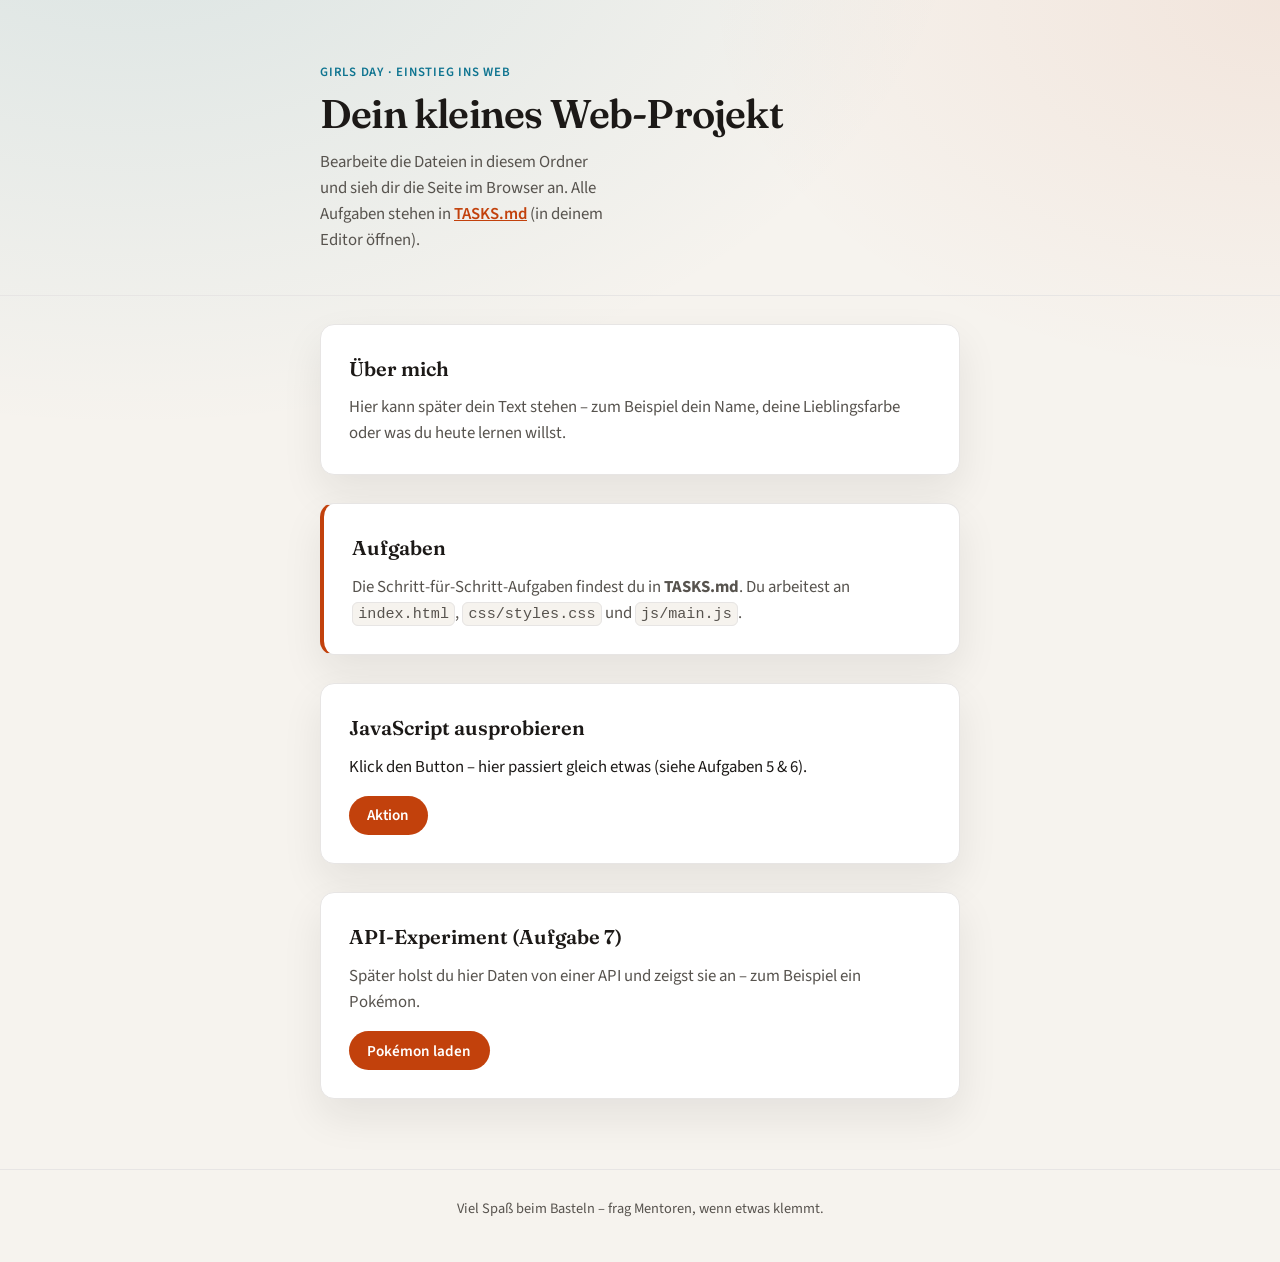
==== index.html @ e10fde10 "first commit to establish project" ====
<!DOCTYPE html>
<html lang="de">
  <head>
    <meta charset="UTF-8" />
    <meta name="viewport" content="width=device-width, initial-scale=1.0" />
    <!-- TASK 1: Ändere den Seitentitel -->
    <title>Girls Day – Web-Workshop</title>
    <link rel="preconnect" href="https://fonts.googleapis.com" />
    <link rel="preconnect" href="https://fonts.gstatic.com" crossorigin />
    <link
      href="https://fonts.googleapis.com/css2?family=Fraunces:ital,opsz,wght@0,9..144,600;1,9..144,600&family=Source+Sans+3:ital,wght@0,400;0,600;1,400&display=swap"
      rel="stylesheet"
    />
    <link rel="stylesheet" href="css/styles.css" />
  </head>
  <body>
    <a class="skip-link" href="#main">Zum Inhalt springen</a>
    <header class="site-header">
      <div class="wrap">
        <p class="eyebrow">Girls Day · Einstieg ins Web</p>
        <!-- TASK 1: Überschrift anpassen -->
        <h1 id="hero-heading">Dein kleines Web-Projekt</h1>
        <p class="lede">
          Bearbeite die Dateien in diesem Ordner und sieh dir die Seite im Browser
          an. Alle Aufgaben stehen in
          <a href="TASKS.md">TASKS.md</a> (in deinem Editor öffnen).
        </p>
      </div>
    </header>

    <main id="main" class="wrap">
      <!-- TASK 2: Eigenen Absatz, Liste oder Link ergänzen -->
      <section class="card" aria-labelledby="about-heading">
        <h2 id="about-heading">Über mich</h2>
        <p id="about-text">
          Hier kann später dein Text stehen – zum Beispiel dein Name, deine
          Lieblingsfarbe oder was du heute lernen willst.
        </p>
      </section>

      <!-- TASK 4: Eigene Klasse z. B. highlight-box nutzen oder neue bauen -->
      <section class="card task-box" aria-labelledby="tasks-note">
        <h2 id="tasks-note">Aufgaben</h2>
        <p>
          Die Schritt-für-Schritt-Aufgaben findest du in
          <strong>TASKS.md</strong>. Du arbeitest an
          <code>index.html</code>, <code>css/styles.css</code> und
          <code>js/main.js</code>.
        </p>
      </section>

      <section class="card interactive" aria-labelledby="js-heading">
        <h2 id="js-heading">JavaScript ausprobieren</h2>
        <p id="js-message" class="js-message">
          Klick den Button – hier passiert gleich etwas (siehe Aufgaben 5 &amp; 6).
        </p>
        <div class="btn-row">
          <button type="button" class="btn btn-primary" id="action-btn">
            Aktion
          </button>
          <button type="button" class="btn btn-ghost" id="counter-btn" hidden>
            Zähler
          </button>
        </div>
        <p class="counter-display" id="counter-display" hidden>
          Zähler: <span id="counter-value">0</span>
        </p>
      </section>

      <section class="card api-zone" aria-labelledby="api-heading">
        <h2 id="api-heading">API-Experiment (Aufgabe 7)</h2>
        <p class="api-hint">
          Später holst du hier Daten von einer API und zeigst sie an –
          zum Beispiel ein Pokémon.
        </p>
        <button type="button" class="btn btn-primary" id="pokemon-btn">
          Pokémon laden
        </button>
        <div id="api-output" class="api-output" aria-live="polite"></div>
      </section>
    </main>

    <footer class="site-footer">
      <div class="wrap">
        <p>
          Viel Spaß beim Basteln – frag Mentoren, wenn etwas klemmt.
        </p>
      </div>
    </footer>

    <script src="js/main.js"></script>
  </body>
</html>
---- css/styles.css ----
/* TASK 3: Farben und Radius in :root anpassen */
:root {
  --color-bg: #f6f3ee;
  --color-surface: #ffffff;
  --color-text: #1c1917;
  --color-muted: #57534e;
  --color-primary: #c2410c;
  --color-primary-hover: #9a3412;
  --color-accent: #0e7490;
  --color-border: #e7e5e4;
  --radius: 14px;
  --shadow: 0 18px 40px rgb(28 25 23 / 8%);
  --font-display: "Fraunces", Georgia, serif;
  --font-body: "Source Sans 3", system-ui, sans-serif;
  --space: clamp(1rem, 4vw, 1.75rem);
  --max: 40rem;
}

@media (prefers-color-scheme: dark) {
  :root {
    --color-bg: #1c1917;
    --color-surface: #292524;
    --color-text: #fafaf9;
    --color-muted: #a8a29e;
    --color-primary: #fb923c;
    --color-primary-hover: #fdba74;
    --color-accent: #22d3ee;
    --color-border: #44403c;
    --shadow: 0 18px 48px rgb(0 0 0 / 35%);
  }
}

*,
*::before,
*::after {
  box-sizing: border-box;
}

html {
  scroll-behavior: smooth;
}

body {
  margin: 0;
  min-height: 100vh;
  font-family: var(--font-body);
  font-size: 1.05rem;
  line-height: 1.55;
  color: var(--color-text);
  background:
    radial-gradient(120% 80% at 10% -10%, rgb(14 116 144 / 12%), transparent 55%),
    radial-gradient(90% 60% at 100% 0%, rgb(194 65 12 / 8%), transparent 50%),
    var(--color-bg);
}

@media (prefers-color-scheme: dark) {
  body {
    background:
      radial-gradient(120% 80% at 10% -10%, rgb(34 211 238 / 10%), transparent 55%),
      radial-gradient(90% 60% at 100% 0%, rgb(251 146 60 / 12%), transparent 50%),
      var(--color-bg);
  }
}

.skip-link {
  position: absolute;
  left: -9999px;
  top: 0.5rem;
  padding: 0.5rem 1rem;
  background: var(--color-primary);
  color: var(--color-bg);
  border-radius: 6px;
  font-weight: 600;
  z-index: 100;
}

.skip-link:focus {
  left: 0.5rem;
}

.wrap {
  width: min(100% - var(--space) * 2, var(--max));
  margin-inline: auto;
}

.site-header {
  padding: calc(var(--space) * 2.25) 0 calc(var(--space) * 1.5);
  border-bottom: 1px solid var(--color-border);
}

.eyebrow {
  margin: 0 0 0.5rem;
  font-size: 0.8rem;
  font-weight: 600;
  letter-spacing: 0.06em;
  text-transform: uppercase;
  color: var(--color-accent);
}

.site-header h1 {
  margin: 0 0 0.75rem;
  font-family: var(--font-display);
  font-size: clamp(1.85rem, 5vw, 2.5rem);
  font-weight: 600;
  line-height: 1.15;
  letter-spacing: -0.02em;
}

.lede {
  margin: 0;
  max-width: 36ch;
  color: var(--color-muted);
}

.lede a {
  color: var(--color-primary);
  font-weight: 600;
}

.lede a:focus-visible,
.lede a:hover {
  color: var(--color-primary-hover);
}

main {
  padding: var(--space) 0 calc(var(--space) * 2.5);
  display: flex;
  flex-direction: column;
  gap: var(--space);
}

.card {
  background: var(--color-surface);
  border: 1px solid var(--color-border);
  border-radius: var(--radius);
  padding: var(--space);
  box-shadow: var(--shadow);
}

.card h2 {
  margin: 0 0 0.65rem;
  font-family: var(--font-display);
  font-size: 1.25rem;
  font-weight: 600;
}

.card p {
  margin: 0;
  color: var(--color-muted);
}

.card p + p {
  margin-top: 0.65rem;
}

/* TASK 4: z. B. .highlight-box { ... } ergänzen und in HTML nutzen */
.task-box {
  border-left: 4px solid var(--color-primary);
}

.interactive .js-message {
  margin-bottom: 1rem;
  color: var(--color-text);
}

.btn-row {
  display: flex;
  flex-wrap: wrap;
  gap: 0.65rem;
}

.btn {
  font-family: var(--font-body);
  font-size: 0.95rem;
  font-weight: 600;
  border: none;
  border-radius: 999px;
  padding: 0.55rem 1.15rem;
  cursor: pointer;
  transition: transform 0.12s ease, background 0.12s ease, box-shadow 0.12s ease;
}

.btn:focus-visible {
  outline: 3px solid var(--color-accent);
  outline-offset: 2px;
}

.btn:active {
  transform: scale(0.98);
}

.btn-primary {
  background: var(--color-primary);
  color: var(--color-bg);
}

.btn-primary:hover {
  background: var(--color-primary-hover);
}

@media (prefers-color-scheme: light) {
  .btn-primary {
    color: #fff;
  }
}

.btn-ghost {
  background: transparent;
  color: var(--color-primary);
  border: 2px solid var(--color-primary);
}

.btn-ghost:hover {
  background: rgb(194 65 12 / 10%);
}

@media (prefers-color-scheme: dark) {
  .btn-ghost:hover {
    background: rgb(251 146 60 / 15%);
  }
}

.counter-display {
  margin-top: 1rem;
  font-weight: 600;
  color: var(--color-text);
}

.counter-display span {
  color: var(--color-accent);
}

.api-zone .api-hint {
  margin-bottom: 1rem;
}

.api-output {
  margin-top: 1.25rem;
  min-height: 3rem;
  padding: 1rem;
  border-radius: calc(var(--radius) - 4px);
  background: var(--color-bg);
  border: 1px dashed var(--color-border);
}

.api-output:empty {
  display: none;
}

.api-output.has-content {
  display: block;
  border-style: solid;
}

.api-output img {
  display: block;
  max-width: 120px;
  height: auto;
  margin-top: 0.75rem;
  image-rendering: pixelated;
}

.api-output .error {
  color: var(--color-primary);
  font-weight: 600;
}

code {
  font-size: 0.9em;
  padding: 0.12em 0.35em;
  border-radius: 6px;
  background: var(--color-bg);
  border: 1px solid var(--color-border);
}

.site-footer {
  padding: var(--space) 0 calc(var(--space) * 1.5);
  border-top: 1px solid var(--color-border);
}

.site-footer p {
  margin: 0;
  font-size: 0.9rem;
  color: var(--color-muted);
  text-align: center;
}
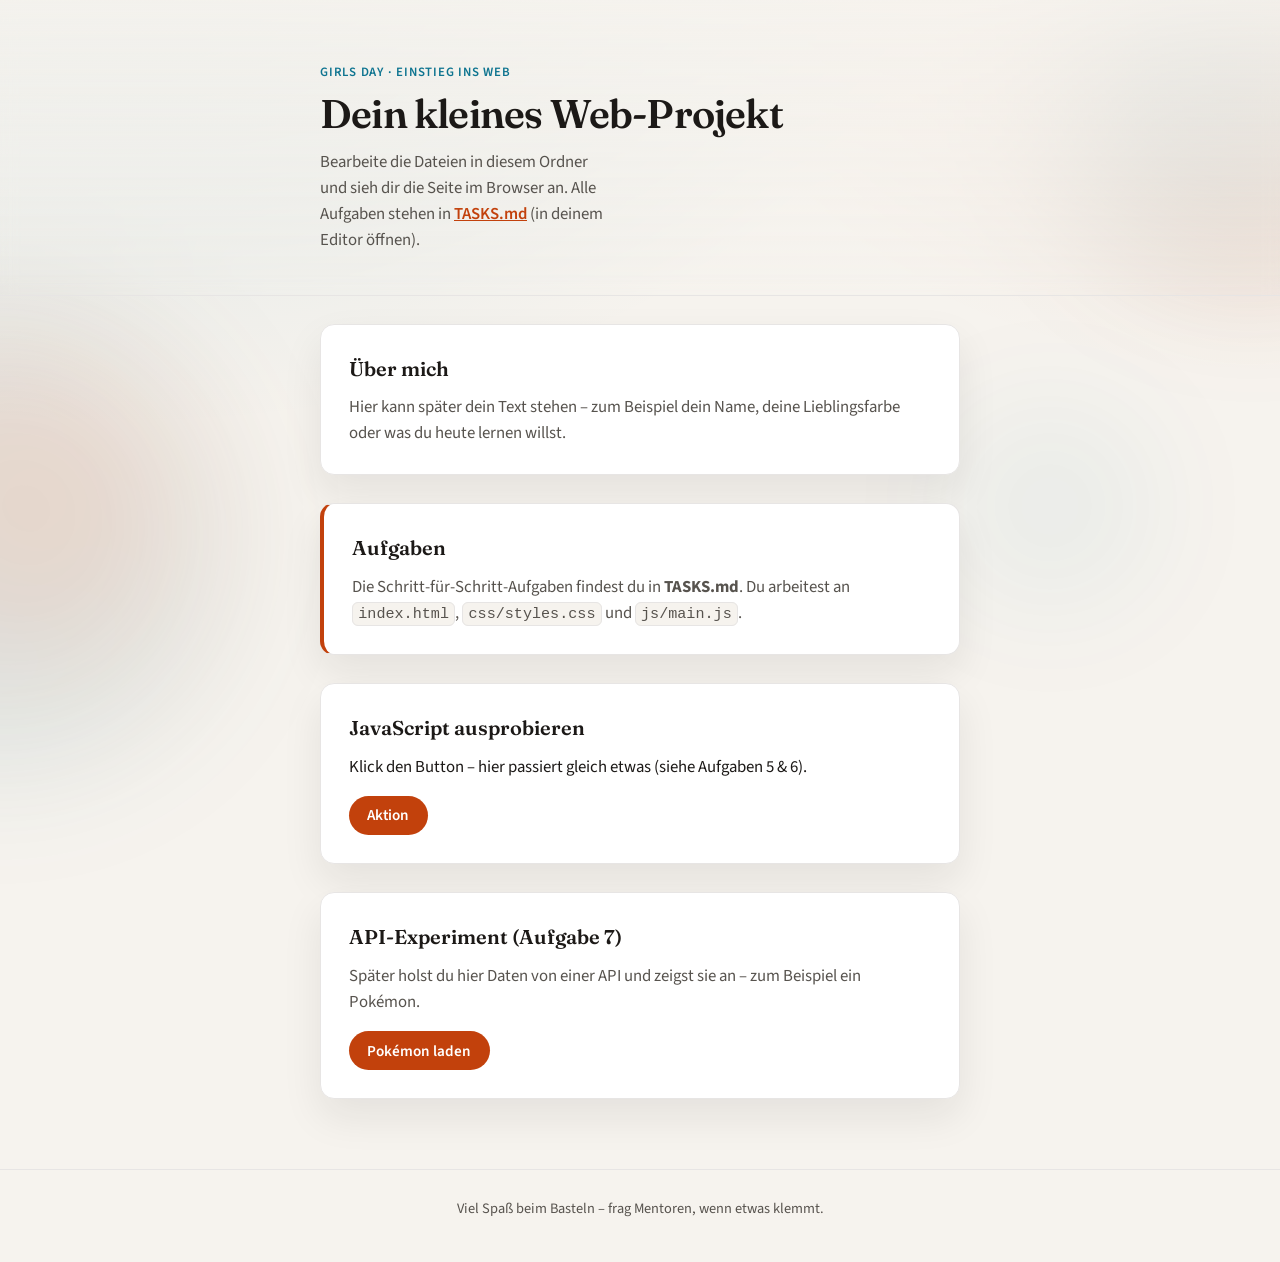
==== commit b693cd8d: "feat: add some basic animation" ====
--- a/index.html
+++ b/index.html
@@ -14,6 +14,17 @@
     <link rel="stylesheet" href="css/styles.css" />
   </head>
   <body>
+    <div class="parallax" aria-hidden="true">
+      <div class="parallax__anchor parallax__anchor--1">
+        <span class="parallax__blob parallax__blob--1"></span>
+      </div>
+      <div class="parallax__anchor parallax__anchor--2">
+        <span class="parallax__blob parallax__blob--2"></span>
+      </div>
+      <div class="parallax__anchor parallax__anchor--3">
+        <span class="parallax__blob parallax__blob--3"></span>
+      </div>
+    </div>
     <a class="skip-link" href="#main">Zum Inhalt springen</a>
     <header class="site-header">
       <div class="wrap">
@@ -30,7 +41,7 @@
 
     <main id="main" class="wrap">
       <!-- TASK 2: Eigenen Absatz, Liste oder Link ergänzen -->
-      <section class="card" aria-labelledby="about-heading">
+      <section class="card reveal-card" aria-labelledby="about-heading">
         <h2 id="about-heading">Über mich</h2>
         <p id="about-text">
           Hier kann später dein Text stehen – zum Beispiel dein Name, deine
@@ -39,7 +50,7 @@
       </section>
 
       <!-- TASK 4: Eigene Klasse z. B. highlight-box nutzen oder neue bauen -->
-      <section class="card task-box" aria-labelledby="tasks-note">
+      <section class="card task-box reveal-card" aria-labelledby="tasks-note">
         <h2 id="tasks-note">Aufgaben</h2>
         <p>
           Die Schritt-für-Schritt-Aufgaben findest du in
@@ -49,7 +60,7 @@
         </p>
       </section>
 
-      <section class="card interactive" aria-labelledby="js-heading">
+      <section class="card interactive reveal-card" aria-labelledby="js-heading">
         <h2 id="js-heading">JavaScript ausprobieren</h2>
         <p id="js-message" class="js-message">
           Klick den Button – hier passiert gleich etwas (siehe Aufgaben 5 &amp; 6).
@@ -67,7 +78,7 @@
         </p>
       </section>
 
-      <section class="card api-zone" aria-labelledby="api-heading">
+      <section class="card api-zone reveal-card" aria-labelledby="api-heading">
         <h2 id="api-heading">API-Experiment (Aufgabe 7)</h2>
         <p class="api-hint">
           Später holst du hier Daten von einer API und zeigst sie an –
--- a/css/styles.css
+++ b/css/styles.css
@@ -40,9 +40,35 @@
   scroll-behavior: smooth;
 }
 
+@keyframes fade-rise {
+  from {
+    opacity: 0;
+    transform: translateY(1.25rem);
+  }
+  to {
+    opacity: 1;
+    transform: translateY(0);
+  }
+}
+
+@keyframes blob-drift {
+  0%,
+  100% {
+    transform: translate(0, 0) scale(1);
+  }
+  33% {
+    transform: translate(2%, -3%) scale(1.05);
+  }
+  66% {
+    transform: translate(-3%, 2%) scale(0.97);
+  }
+}
+
 body {
   margin: 0;
   min-height: 100vh;
+  position: relative;
+  overflow-x: clip;
   font-family: var(--font-body);
   font-size: 1.05rem;
   line-height: 1.55;
@@ -53,6 +79,88 @@
     var(--color-bg);
 }
 
+/* Dekorative Parallax-Ebenen (langsamer Hintergrund) */
+.parallax {
+  position: fixed;
+  inset: 0;
+  z-index: 0;
+  pointer-events: none;
+  overflow: hidden;
+}
+
+.parallax__anchor {
+  position: absolute;
+  animation: blob-drift 22s ease-in-out infinite;
+}
+
+.parallax__anchor--1 {
+  width: min(42vmin, 22rem);
+  height: min(42vmin, 22rem);
+  top: -8%;
+  right: -12%;
+  animation-delay: 0s;
+}
+
+.parallax__anchor--2 {
+  width: min(55vmin, 28rem);
+  height: min(55vmin, 28rem);
+  bottom: 15%;
+  left: -18%;
+  animation-delay: -7s;
+  animation-duration: 28s;
+}
+
+.parallax__anchor--3 {
+  width: min(32vmin, 16rem);
+  height: min(32vmin, 16rem);
+  top: 42%;
+  right: 8%;
+  animation-delay: -14s;
+  animation-duration: 18s;
+}
+
+.parallax__blob {
+  display: block;
+  width: 100%;
+  height: 100%;
+  border-radius: 50%;
+  filter: blur(72px);
+  opacity: 0.55;
+  will-change: transform;
+}
+
+.parallax__blob--1 {
+  background: radial-gradient(circle at 30% 30%, rgb(14 116 144 / 45%), rgb(194 65 12 / 25%) 70%, transparent 100%);
+}
+
+.parallax__blob--2 {
+  background: radial-gradient(circle at 60% 40%, rgb(194 65 12 / 35%), rgb(14 116 144 / 22%) 65%, transparent 100%);
+}
+
+.parallax__blob--3 {
+  background: radial-gradient(circle, rgb(14 116 144 / 30%), transparent 70%);
+  opacity: 0.4;
+}
+
+@media (prefers-color-scheme: dark) {
+  .parallax__blob {
+    opacity: 0.38;
+  }
+
+  .parallax__blob--1 {
+    background: radial-gradient(circle at 30% 30%, rgb(34 211 238 / 22%), rgb(251 146 60 / 18%) 70%, transparent 100%);
+  }
+
+  .parallax__blob--2 {
+    background: radial-gradient(circle at 60% 40%, rgb(251 146 60 / 20%), rgb(34 211 238 / 14%) 65%, transparent 100%);
+  }
+
+  .parallax__blob--3 {
+    background: radial-gradient(circle, rgb(34 211 238 / 18%), transparent 70%);
+    opacity: 0.32;
+  }
+}
+
 @media (prefers-color-scheme: dark) {
   body {
     background:
@@ -84,8 +192,28 @@
 }
 
 .site-header {
+  position: relative;
+  z-index: 1;
   padding: calc(var(--space) * 2.25) 0 calc(var(--space) * 1.5);
   border-bottom: 1px solid var(--color-border);
+  backdrop-filter: blur(8px);
+  background: linear-gradient(
+    to bottom,
+    rgb(246 243 238 / 88%),
+    rgb(246 243 238 / 55%),
+    transparent
+  );
+}
+
+@media (prefers-color-scheme: dark) {
+  .site-header {
+    background: linear-gradient(
+      to bottom,
+      rgb(28 25 23 / 92%),
+      rgb(28 25 23 / 60%),
+      transparent
+    );
+  }
 }
 
 .eyebrow {
@@ -95,6 +223,7 @@
   letter-spacing: 0.06em;
   text-transform: uppercase;
   color: var(--color-accent);
+  animation: fade-rise 0.65s cubic-bezier(0.22, 1, 0.36, 1) both;
 }
 
 .site-header h1 {
@@ -104,12 +233,14 @@
   font-weight: 600;
   line-height: 1.15;
   letter-spacing: -0.02em;
+  animation: fade-rise 0.72s cubic-bezier(0.22, 1, 0.36, 1) 0.06s both;
 }
 
 .lede {
   margin: 0;
   max-width: 36ch;
   color: var(--color-muted);
+  animation: fade-rise 0.75s cubic-bezier(0.22, 1, 0.36, 1) 0.14s both;
 }
 
 .lede a {
@@ -123,6 +254,8 @@
 }
 
 main {
+  position: relative;
+  z-index: 1;
   padding: var(--space) 0 calc(var(--space) * 2.5);
   display: flex;
   flex-direction: column;
@@ -135,6 +268,55 @@
   border-radius: var(--radius);
   padding: var(--space);
   box-shadow: var(--shadow);
+  transition:
+    box-shadow 0.35s ease,
+    border-color 0.35s ease,
+    transform 0.35s ease;
+}
+
+.card:hover {
+  border-color: rgb(14 116 144 / 22%);
+  box-shadow:
+    0 22px 48px rgb(28 25 23 / 10%),
+    0 0 0 1px rgb(14 116 144 / 8%);
+}
+
+@media (prefers-color-scheme: dark) {
+  .card:hover {
+    border-color: rgb(34 211 238 / 18%);
+    box-shadow:
+      0 24px 56px rgb(0 0 0 / 40%),
+      0 0 0 1px rgb(34 211 238 / 10%);
+  }
+}
+
+.reveal-card {
+  opacity: 0;
+  transform: translateY(1.75rem);
+  transition:
+    opacity 0.65s cubic-bezier(0.22, 1, 0.36, 1),
+    transform 0.65s cubic-bezier(0.22, 1, 0.36, 1);
+}
+
+.reveal-card.is-visible {
+  opacity: 1;
+  transform: translateY(0);
+}
+
+.reveal-card:nth-child(1) {
+  transition-delay: 0.02s;
+}
+
+.reveal-card:nth-child(2) {
+  transition-delay: 0.1s;
+}
+
+.reveal-card:nth-child(3) {
+  transition-delay: 0.18s;
+}
+
+.reveal-card:nth-child(4) {
+  transition-delay: 0.26s;
 }
 
 .card h2 {
@@ -177,7 +359,10 @@
   border-radius: 999px;
   padding: 0.55rem 1.15rem;
   cursor: pointer;
-  transition: transform 0.12s ease, background 0.12s ease, box-shadow 0.12s ease;
+  transition:
+    transform 0.18s cubic-bezier(0.34, 1.56, 0.64, 1),
+    background 0.12s ease,
+    box-shadow 0.25s ease;
 }
 
 .btn:focus-visible {
@@ -196,6 +381,13 @@
 
 .btn-primary:hover {
   background: var(--color-primary-hover);
+  box-shadow: 0 10px 28px rgb(194 65 12 / 28%);
+}
+
+@media (prefers-color-scheme: dark) {
+  .btn-primary:hover {
+    box-shadow: 0 10px 28px rgb(251 146 60 / 22%);
+  }
 }
 
 @media (prefers-color-scheme: light) {
@@ -274,8 +466,39 @@
 }
 
 .site-footer {
+  position: relative;
+  z-index: 1;
   padding: var(--space) 0 calc(var(--space) * 1.5);
   border-top: 1px solid var(--color-border);
+  animation: fade-rise 0.8s cubic-bezier(0.22, 1, 0.36, 1) 0.35s both;
+}
+
+@media (prefers-reduced-motion: reduce) {
+  .parallax__anchor {
+    animation: none;
+  }
+
+  .site-header .eyebrow,
+  .site-header h1,
+  .lede,
+  .site-footer {
+    animation: none;
+    opacity: 1;
+    transform: none;
+  }
+
+  .reveal-card {
+    opacity: 1;
+    transform: none;
+    transition: none;
+  }
+
+  .reveal-card:nth-child(1),
+  .reveal-card:nth-child(2),
+  .reveal-card:nth-child(3),
+  .reveal-card:nth-child(4) {
+    transition-delay: 0s;
+  }
 }
 
 .site-footer p {
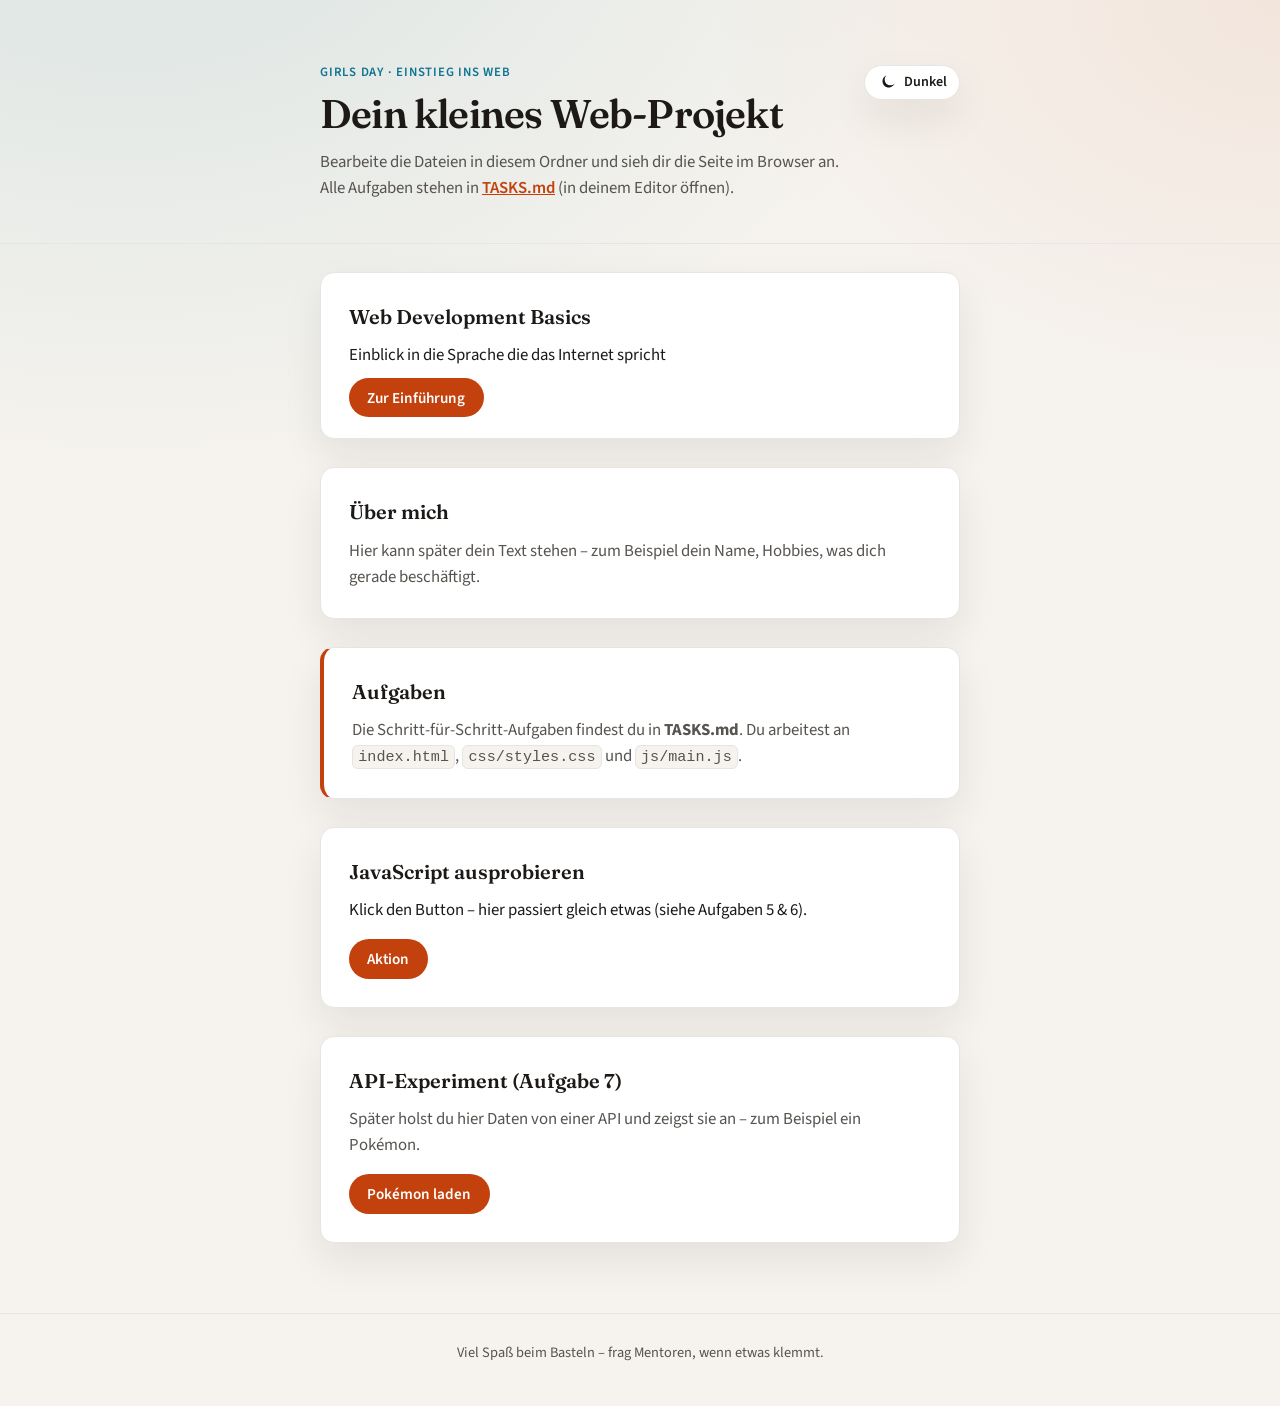
==== commit 22385214: "update tasks" ====
--- a/index.html
+++ b/index.html
@@ -1,8 +1,20 @@
 <!DOCTYPE html>
-<html lang="de">
+<html lang="de" data-theme="light">
   <head>
     <meta charset="UTF-8" />
     <meta name="viewport" content="width=device-width, initial-scale=1.0" />
+    <script>
+      (function () {
+        try {
+          var stored = localStorage.getItem("girlsday-theme");
+          if (stored === "dark" || stored === "light") {
+            document.documentElement.setAttribute("data-theme", stored);
+          } else if (window.matchMedia("(prefers-color-scheme: dark)").matches) {
+            document.documentElement.setAttribute("data-theme", "dark");
+          }
+        } catch (e) {}
+      })();
+    </script>
     <!-- TASK 1: Ändere den Seitentitel -->
     <title>Girls Day – Web-Workshop</title>
     <link rel="preconnect" href="https://fonts.googleapis.com" />
@@ -14,43 +26,80 @@
     <link rel="stylesheet" href="css/styles.css" />
   </head>
   <body>
-    <div class="parallax" aria-hidden="true">
-      <div class="parallax__anchor parallax__anchor--1">
-        <span class="parallax__blob parallax__blob--1"></span>
-      </div>
-      <div class="parallax__anchor parallax__anchor--2">
-        <span class="parallax__blob parallax__blob--2"></span>
-      </div>
-      <div class="parallax__anchor parallax__anchor--3">
-        <span class="parallax__blob parallax__blob--3"></span>
-      </div>
-    </div>
     <a class="skip-link" href="#main">Zum Inhalt springen</a>
     <header class="site-header">
-      <div class="wrap">
-        <p class="eyebrow">Girls Day · Einstieg ins Web</p>
-        <!-- TASK 1: Überschrift anpassen -->
-        <h1 id="hero-heading">Dein kleines Web-Projekt</h1>
-        <p class="lede">
-          Bearbeite die Dateien in diesem Ordner und sieh dir die Seite im Browser
-          an. Alle Aufgaben stehen in
-          <a href="TASKS.md">TASKS.md</a> (in deinem Editor öffnen).
-        </p>
+      <div class="wrap site-header__inner">
+        <div class="site-header__text">
+          <p class="eyebrow">Girls Day · Einstieg ins Web</p>
+          <!-- TASK 1: Überschrift anpassen -->
+          <h1 id="hero-heading">Dein kleines Web-Projekt</h1>
+          <p class="lede">
+            Bearbeite die Dateien in diesem Ordner und sieh dir die Seite im
+            Browser an. Alle Aufgaben stehen in
+            <a href="TASKS.md">TASKS.md</a> (in deinem Editor öffnen).
+          </p>
+        </div>
+        <button
+          type="button"
+          class="theme-toggle"
+          id="theme-toggle"
+          aria-pressed="false"
+          title="Farbschema umschalten"
+        >
+          <span class="theme-toggle__icon" aria-hidden="true"
+            ><svg
+              class="theme-toggle__sun"
+              width="20"
+              height="20"
+              viewBox="0 0 24 24"
+              fill="none"
+              stroke="currentColor"
+              stroke-width="2"
+            >
+              <circle cx="12" cy="12" r="4" />
+              <path
+                d="M12 2v2M12 20v2M4.93 4.93l1.41 1.41M17.66 17.66l1.41 1.41M2 12h2M20 12h2M4.93 19.07l1.41-1.41M17.66 6.34l1.41-1.41"
+                stroke-linecap="round"
+              />
+            </svg>
+            <svg
+              class="theme-toggle__moon"
+              width="20"
+              height="20"
+              viewBox="0 0 24 24"
+              fill="currentColor"
+              aria-hidden="true"
+            >
+              <path
+                d="M21 12.8A7.5 7.5 0 1111.2 3a6 6 0 109.8 9.8z"
+                stroke="none"
+              />
+            </svg>
+          </span>
+          <span class="theme-toggle__label" data-theme-label>Farbschema</span>
+        </button>
       </div>
     </header>
 
     <main id="main" class="wrap">
       <!-- TASK 2: Eigenen Absatz, Liste oder Link ergänzen -->
-      <section class="card reveal-card" aria-labelledby="about-heading">
+      <section class="card interactive" aria-labelledby="web-basics-heading">
+        <h2 id="web-basics-heading">Web Development Basics</h2>
+        <p class="js-message">
+          Einblick in die Sprache die das Internet spricht
+        </p>
+        <a href="web_development_basics.html" class="link-btn btn btn-primary">Zur Einführung</a>
+      </section>
+
+      <section class="card" aria-labelledby="about-heading">
         <h2 id="about-heading">Über mich</h2>
         <p id="about-text">
-          Hier kann später dein Text stehen – zum Beispiel dein Name, deine
-          Lieblingsfarbe oder was du heute lernen willst.
+          Hier kann später dein Text stehen – zum Beispiel dein Name, Hobbies, was dich gerade beschäftigt.
         </p>
       </section>
 
       <!-- TASK 4: Eigene Klasse z. B. highlight-box nutzen oder neue bauen -->
-      <section class="card task-box reveal-card" aria-labelledby="tasks-note">
+      <section class="card task-box" aria-labelledby="tasks-note">
         <h2 id="tasks-note">Aufgaben</h2>
         <p>
           Die Schritt-für-Schritt-Aufgaben findest du in
@@ -60,7 +109,7 @@
         </p>
       </section>
 
-      <section class="card interactive reveal-card" aria-labelledby="js-heading">
+      <section class="card interactive" aria-labelledby="js-heading">
         <h2 id="js-heading">JavaScript ausprobieren</h2>
         <p id="js-message" class="js-message">
           Klick den Button – hier passiert gleich etwas (siehe Aufgaben 5 &amp; 6).
@@ -78,7 +127,7 @@
         </p>
       </section>
 
-      <section class="card api-zone reveal-card" aria-labelledby="api-heading">
+      <section class="card api-zone" aria-labelledby="api-heading">
         <h2 id="api-heading">API-Experiment (Aufgabe 7)</h2>
         <p class="api-hint">
           Später holst du hier Daten von einer API und zeigst sie an –
--- a/css/styles.css
+++ b/css/styles.css
@@ -1,4 +1,5 @@
 /* TASK 3: Farben und Radius in :root anpassen */
+/* Umschalten: <html data-theme="light|dark"> + Button #theme-toggle */
 :root {
   --color-bg: #f6f3ee;
   --color-surface: #ffffff;
@@ -14,20 +15,20 @@
   --font-body: "Source Sans 3", system-ui, sans-serif;
   --space: clamp(1rem, 4vw, 1.75rem);
   --max: 40rem;
-}
-
-@media (prefers-color-scheme: dark) {
-  :root {
-    --color-bg: #1c1917;
-    --color-surface: #292524;
-    --color-text: #fafaf9;
-    --color-muted: #a8a29e;
-    --color-primary: #fb923c;
-    --color-primary-hover: #fdba74;
-    --color-accent: #22d3ee;
-    --color-border: #44403c;
-    --shadow: 0 18px 48px rgb(0 0 0 / 35%);
-  }
+  color-scheme: light;
+}
+
+html[data-theme="dark"] {
+  --color-bg: #1c1917;
+  --color-surface: #292524;
+  --color-text: #fafaf9;
+  --color-muted: #a8a29e;
+  --color-primary: #fb923c;
+  --color-primary-hover: #fdba74;
+  --color-accent: #22d3ee;
+  --color-border: #44403c;
+  --shadow: 0 18px 48px rgb(0 0 0 / 35%);
+  color-scheme: dark;
 }
 
 *,
@@ -40,35 +41,9 @@
   scroll-behavior: smooth;
 }
 
-@keyframes fade-rise {
-  from {
-    opacity: 0;
-    transform: translateY(1.25rem);
-  }
-  to {
-    opacity: 1;
-    transform: translateY(0);
-  }
-}
-
-@keyframes blob-drift {
-  0%,
-  100% {
-    transform: translate(0, 0) scale(1);
-  }
-  33% {
-    transform: translate(2%, -3%) scale(1.05);
-  }
-  66% {
-    transform: translate(-3%, 2%) scale(0.97);
-  }
-}
-
 body {
   margin: 0;
   min-height: 100vh;
-  position: relative;
-  overflow-x: clip;
   font-family: var(--font-body);
   font-size: 1.05rem;
   line-height: 1.55;
@@ -79,95 +54,16 @@
     var(--color-bg);
 }
 
-/* Dekorative Parallax-Ebenen (langsamer Hintergrund) */
-.parallax {
-  position: fixed;
-  inset: 0;
-  z-index: 0;
-  pointer-events: none;
-  overflow: hidden;
-}
-
-.parallax__anchor {
-  position: absolute;
-  animation: blob-drift 22s ease-in-out infinite;
-}
-
-.parallax__anchor--1 {
-  width: min(42vmin, 22rem);
-  height: min(42vmin, 22rem);
-  top: -8%;
-  right: -12%;
-  animation-delay: 0s;
-}
-
-.parallax__anchor--2 {
-  width: min(55vmin, 28rem);
-  height: min(55vmin, 28rem);
-  bottom: 15%;
-  left: -18%;
-  animation-delay: -7s;
-  animation-duration: 28s;
-}
-
-.parallax__anchor--3 {
-  width: min(32vmin, 16rem);
-  height: min(32vmin, 16rem);
-  top: 42%;
-  right: 8%;
-  animation-delay: -14s;
-  animation-duration: 18s;
-}
-
-.parallax__blob {
-  display: block;
-  width: 100%;
-  height: 100%;
-  border-radius: 50%;
-  filter: blur(72px);
-  opacity: 0.55;
-  will-change: transform;
-}
-
-.parallax__blob--1 {
-  background: radial-gradient(circle at 30% 30%, rgb(14 116 144 / 45%), rgb(194 65 12 / 25%) 70%, transparent 100%);
-}
-
-.parallax__blob--2 {
-  background: radial-gradient(circle at 60% 40%, rgb(194 65 12 / 35%), rgb(14 116 144 / 22%) 65%, transparent 100%);
-}
-
-.parallax__blob--3 {
-  background: radial-gradient(circle, rgb(14 116 144 / 30%), transparent 70%);
-  opacity: 0.4;
-}
-
-@media (prefers-color-scheme: dark) {
-  .parallax__blob {
-    opacity: 0.38;
-  }
-
-  .parallax__blob--1 {
-    background: radial-gradient(circle at 30% 30%, rgb(34 211 238 / 22%), rgb(251 146 60 / 18%) 70%, transparent 100%);
-  }
-
-  .parallax__blob--2 {
-    background: radial-gradient(circle at 60% 40%, rgb(251 146 60 / 20%), rgb(34 211 238 / 14%) 65%, transparent 100%);
-  }
-
-  .parallax__blob--3 {
-    background: radial-gradient(circle, rgb(34 211 238 / 18%), transparent 70%);
-    opacity: 0.32;
-  }
-}
-
-@media (prefers-color-scheme: dark) {
-  body {
-    background:
-      radial-gradient(120% 80% at 10% -10%, rgb(34 211 238 / 10%), transparent 55%),
-      radial-gradient(90% 60% at 100% 0%, rgb(251 146 60 / 12%), transparent 50%),
-      var(--color-bg);
-  }
+html[data-theme="dark"] body {
+  background:
+    radial-gradient(120% 80% at 10% -10%, rgb(34 211 238 / 10%), transparent 55%),
+    radial-gradient(90% 60% at 100% 0%, rgb(251 146 60 / 12%), transparent 50%),
+    var(--color-bg);
+}
+
+.link-btn {
+  text-decoration: none;
+  margin-top: 1rem;
 }
 
 .skip-link {
@@ -186,34 +82,93 @@
   left: 0.5rem;
 }
 
+.site-header__inner {
+  display: flex;
+  flex-wrap: wrap;
+  align-items: flex-start;
+  justify-content: space-between;
+  gap: 1rem 1.5rem;
+}
+
+.site-header__text {
+  flex: 1 1 16rem;
+  min-width: 0;
+}
+
+.theme-toggle {
+  display: inline-flex;
+  align-items: center;
+  gap: 0.45rem;
+  margin-top: 0.15rem;
+  padding: 0.4rem 0.75rem;
+  font: inherit;
+  font-size: 0.88rem;
+  font-weight: 600;
+  line-height: 1.2;
+  color: var(--color-text);
+  background: var(--color-surface);
+  border: 1px solid var(--color-border);
+  border-radius: 999px;
+  box-shadow: var(--shadow);
+  cursor: pointer;
+  transition: background 0.15s ease, border-color 0.15s ease, color 0.15s ease;
+  flex-shrink: 0;
+}
+
+.theme-toggle:hover {
+  border-color: var(--color-accent);
+}
+
+.theme-toggle:focus-visible {
+  outline: 3px solid var(--color-accent);
+  outline-offset: 2px;
+}
+
+.theme-toggle__icon {
+  position: relative;
+  display: block;
+  width: 1.25rem;
+  height: 1.25rem;
+  flex-shrink: 0;
+}
+
+.theme-toggle__icon svg {
+  position: absolute;
+  inset: 0;
+  width: 100%;
+  height: 100%;
+}
+
+/* Hell: Mond zeigen = „Dunkel aktivieren“ */
+.theme-toggle__sun {
+  display: none;
+}
+
+.theme-toggle__moon {
+  display: block;
+}
+
+/* Dunkel: Sonne zeigen = „Hell aktivieren“ */
+html[data-theme="dark"] .theme-toggle__sun {
+  display: block;
+}
+
+html[data-theme="dark"] .theme-toggle__moon {
+  display: none;
+}
+
+.theme-toggle__label {
+  white-space: nowrap;
+}
+
 .wrap {
   width: min(100% - var(--space) * 2, var(--max));
   margin-inline: auto;
 }
 
 .site-header {
-  position: relative;
-  z-index: 1;
   padding: calc(var(--space) * 2.25) 0 calc(var(--space) * 1.5);
   border-bottom: 1px solid var(--color-border);
-  backdrop-filter: blur(8px);
-  background: linear-gradient(
-    to bottom,
-    rgb(246 243 238 / 88%),
-    rgb(246 243 238 / 55%),
-    transparent
-  );
-}
-
-@media (prefers-color-scheme: dark) {
-  .site-header {
-    background: linear-gradient(
-      to bottom,
-      rgb(28 25 23 / 92%),
-      rgb(28 25 23 / 60%),
-      transparent
-    );
-  }
 }
 
 .eyebrow {
@@ -223,7 +178,6 @@
   letter-spacing: 0.06em;
   text-transform: uppercase;
   color: var(--color-accent);
-  animation: fade-rise 0.65s cubic-bezier(0.22, 1, 0.36, 1) both;
 }
 
 .site-header h1 {
@@ -233,14 +187,11 @@
   font-weight: 600;
   line-height: 1.15;
   letter-spacing: -0.02em;
-  animation: fade-rise 0.72s cubic-bezier(0.22, 1, 0.36, 1) 0.06s both;
 }
 
 .lede {
   margin: 0;
-  max-width: 36ch;
   color: var(--color-muted);
-  animation: fade-rise 0.75s cubic-bezier(0.22, 1, 0.36, 1) 0.14s both;
 }
 
 .lede a {
@@ -254,8 +205,6 @@
 }
 
 main {
-  position: relative;
-  z-index: 1;
   padding: var(--space) 0 calc(var(--space) * 2.5);
   display: flex;
   flex-direction: column;
@@ -268,55 +217,6 @@
   border-radius: var(--radius);
   padding: var(--space);
   box-shadow: var(--shadow);
-  transition:
-    box-shadow 0.35s ease,
-    border-color 0.35s ease,
-    transform 0.35s ease;
-}
-
-.card:hover {
-  border-color: rgb(14 116 144 / 22%);
-  box-shadow:
-    0 22px 48px rgb(28 25 23 / 10%),
-    0 0 0 1px rgb(14 116 144 / 8%);
-}
-
-@media (prefers-color-scheme: dark) {
-  .card:hover {
-    border-color: rgb(34 211 238 / 18%);
-    box-shadow:
-      0 24px 56px rgb(0 0 0 / 40%),
-      0 0 0 1px rgb(34 211 238 / 10%);
-  }
-}
-
-.reveal-card {
-  opacity: 0;
-  transform: translateY(1.75rem);
-  transition:
-    opacity 0.65s cubic-bezier(0.22, 1, 0.36, 1),
-    transform 0.65s cubic-bezier(0.22, 1, 0.36, 1);
-}
-
-.reveal-card.is-visible {
-  opacity: 1;
-  transform: translateY(0);
-}
-
-.reveal-card:nth-child(1) {
-  transition-delay: 0.02s;
-}
-
-.reveal-card:nth-child(2) {
-  transition-delay: 0.1s;
-}
-
-.reveal-card:nth-child(3) {
-  transition-delay: 0.18s;
-}
-
-.reveal-card:nth-child(4) {
-  transition-delay: 0.26s;
 }
 
 .card h2 {
@@ -359,10 +259,7 @@
   border-radius: 999px;
   padding: 0.55rem 1.15rem;
   cursor: pointer;
-  transition:
-    transform 0.18s cubic-bezier(0.34, 1.56, 0.64, 1),
-    background 0.12s ease,
-    box-shadow 0.25s ease;
+  transition: transform 0.12s ease, background 0.12s ease, box-shadow 0.12s ease;
 }
 
 .btn:focus-visible {
@@ -376,24 +273,11 @@
 
 .btn-primary {
   background: var(--color-primary);
-  color: var(--color-bg);
+  color: #fff;
 }
 
 .btn-primary:hover {
   background: var(--color-primary-hover);
-  box-shadow: 0 10px 28px rgb(194 65 12 / 28%);
-}
-
-@media (prefers-color-scheme: dark) {
-  .btn-primary:hover {
-    box-shadow: 0 10px 28px rgb(251 146 60 / 22%);
-  }
-}
-
-@media (prefers-color-scheme: light) {
-  .btn-primary {
-    color: #fff;
-  }
 }
 
 .btn-ghost {
@@ -406,10 +290,8 @@
   background: rgb(194 65 12 / 10%);
 }
 
-@media (prefers-color-scheme: dark) {
-  .btn-ghost:hover {
-    background: rgb(251 146 60 / 15%);
-  }
+html[data-theme="dark"] .btn-ghost:hover {
+  background: rgb(251 146 60 / 15%);
 }
 
 .counter-display {
@@ -466,39 +348,8 @@
 }
 
 .site-footer {
-  position: relative;
-  z-index: 1;
   padding: var(--space) 0 calc(var(--space) * 1.5);
   border-top: 1px solid var(--color-border);
-  animation: fade-rise 0.8s cubic-bezier(0.22, 1, 0.36, 1) 0.35s both;
-}
-
-@media (prefers-reduced-motion: reduce) {
-  .parallax__anchor {
-    animation: none;
-  }
-
-  .site-header .eyebrow,
-  .site-header h1,
-  .lede,
-  .site-footer {
-    animation: none;
-    opacity: 1;
-    transform: none;
-  }
-
-  .reveal-card {
-    opacity: 1;
-    transform: none;
-    transition: none;
-  }
-
-  .reveal-card:nth-child(1),
-  .reveal-card:nth-child(2),
-  .reveal-card:nth-child(3),
-  .reveal-card:nth-child(4) {
-    transition-delay: 0s;
-  }
 }
 
 .site-footer p {
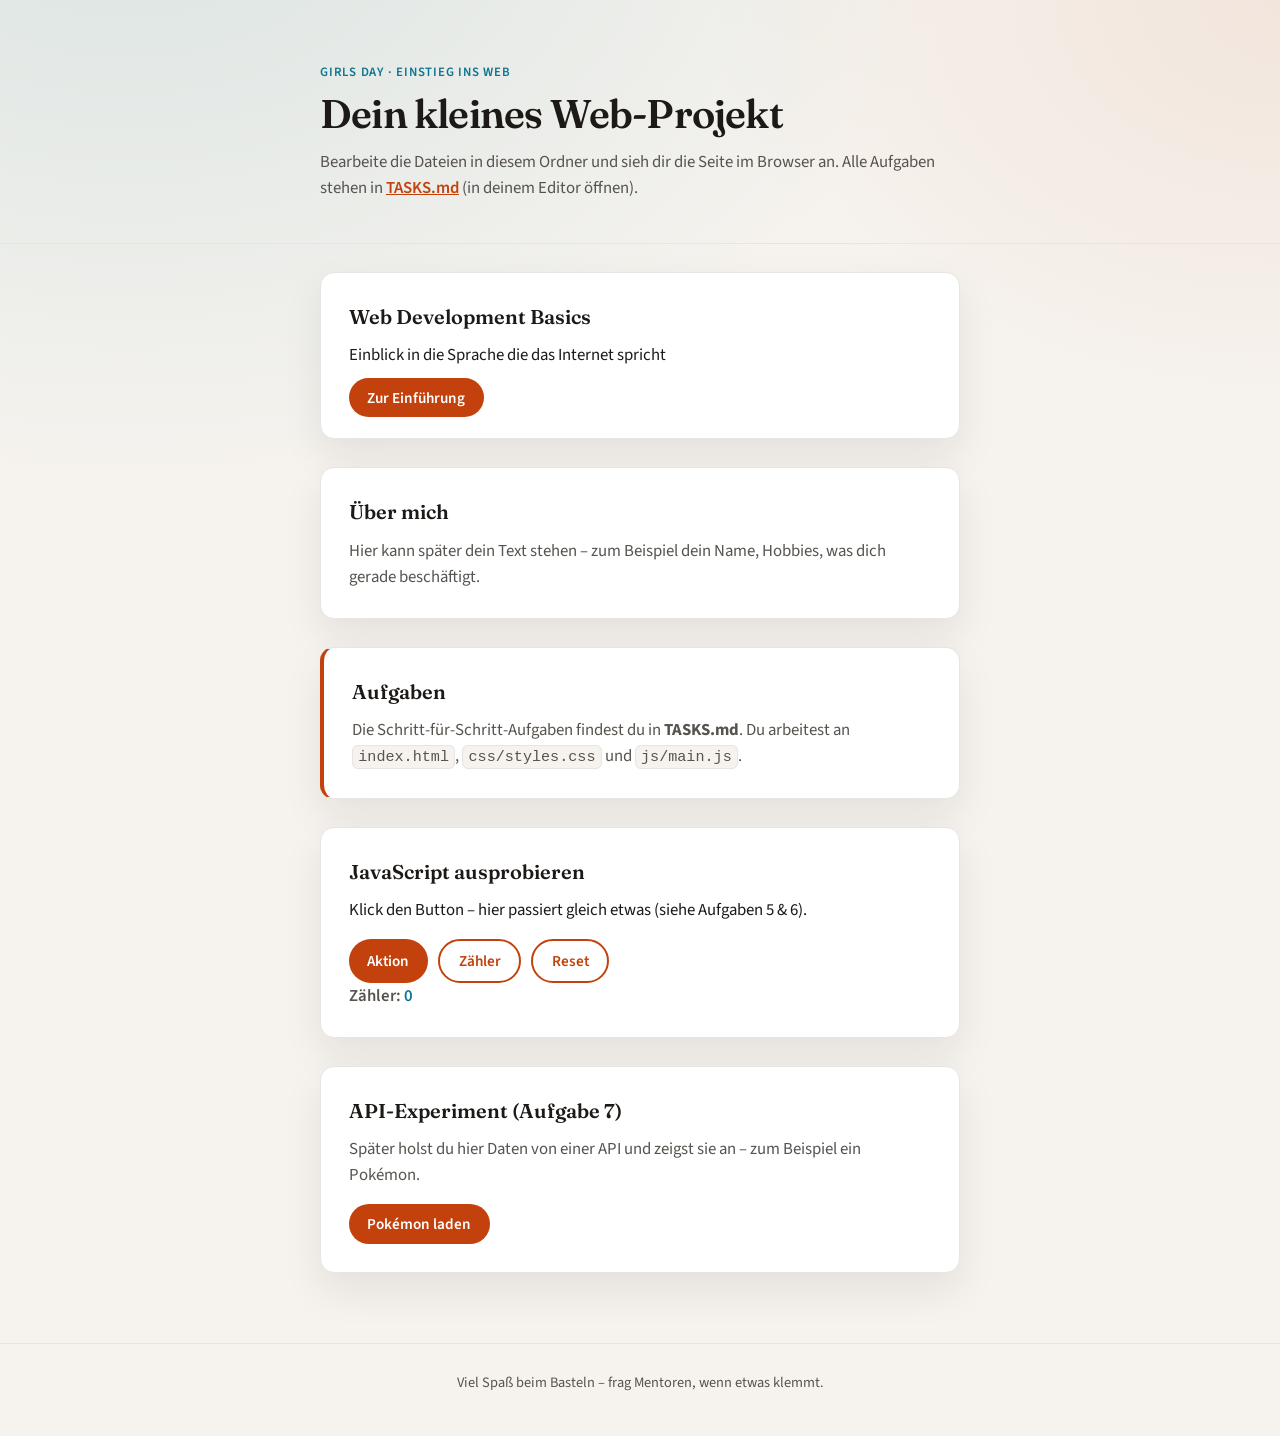
==== commit e8667d50: "remove darkmode" ====
--- a/index.html
+++ b/index.html
@@ -1,20 +1,8 @@
 <!DOCTYPE html>
-<html lang="de" data-theme="light">
+<html lang="de">
   <head>
     <meta charset="UTF-8" />
     <meta name="viewport" content="width=device-width, initial-scale=1.0" />
-    <script>
-      (function () {
-        try {
-          var stored = localStorage.getItem("girlsday-theme");
-          if (stored === "dark" || stored === "light") {
-            document.documentElement.setAttribute("data-theme", stored);
-          } else if (window.matchMedia("(prefers-color-scheme: dark)").matches) {
-            document.documentElement.setAttribute("data-theme", "dark");
-          }
-        } catch (e) {}
-      })();
-    </script>
     <!-- TASK 1: Ändere den Seitentitel -->
     <title>Girls Day – Web-Workshop</title>
     <link rel="preconnect" href="https://fonts.googleapis.com" />
@@ -39,45 +27,6 @@
             <a href="TASKS.md">TASKS.md</a> (in deinem Editor öffnen).
           </p>
         </div>
-        <button
-          type="button"
-          class="theme-toggle"
-          id="theme-toggle"
-          aria-pressed="false"
-          title="Farbschema umschalten"
-        >
-          <span class="theme-toggle__icon" aria-hidden="true"
-            ><svg
-              class="theme-toggle__sun"
-              width="20"
-              height="20"
-              viewBox="0 0 24 24"
-              fill="none"
-              stroke="currentColor"
-              stroke-width="2"
-            >
-              <circle cx="12" cy="12" r="4" />
-              <path
-                d="M12 2v2M12 20v2M4.93 4.93l1.41 1.41M17.66 17.66l1.41 1.41M2 12h2M20 12h2M4.93 19.07l1.41-1.41M17.66 6.34l1.41-1.41"
-                stroke-linecap="round"
-              />
-            </svg>
-            <svg
-              class="theme-toggle__moon"
-              width="20"
-              height="20"
-              viewBox="0 0 24 24"
-              fill="currentColor"
-              aria-hidden="true"
-            >
-              <path
-                d="M21 12.8A7.5 7.5 0 1111.2 3a6 6 0 109.8 9.8z"
-                stroke="none"
-              />
-            </svg>
-          </span>
-          <span class="theme-toggle__label" data-theme-label>Farbschema</span>
-        </button>
       </div>
     </header>
 
@@ -118,11 +67,14 @@
           <button type="button" class="btn btn-primary" id="action-btn">
             Aktion
           </button>
-          <button type="button" class="btn btn-ghost" id="counter-btn" hidden>
+          <button type="button" class="btn btn-ghost" id="counter-btn">
             Zähler
           </button>
+          <button type="button" class="btn btn-ghost" id="counter-btn-reset">
+            Reset
+          </button>
         </div>
-        <p class="counter-display" id="counter-display" hidden>
+        <p class="counter-display" id="counter-display">
           Zähler: <span id="counter-value">0</span>
         </p>
       </section>
--- a/css/styles.css
+++ b/css/styles.css
@@ -1,5 +1,4 @@
 /* TASK 3: Farben und Radius in :root anpassen */
-/* Umschalten: <html data-theme="light|dark"> + Button #theme-toggle */
 :root {
   --color-bg: #f6f3ee;
   --color-surface: #ffffff;
@@ -18,19 +17,6 @@
   color-scheme: light;
 }
 
-html[data-theme="dark"] {
-  --color-bg: #1c1917;
-  --color-surface: #292524;
-  --color-text: #fafaf9;
-  --color-muted: #a8a29e;
-  --color-primary: #fb923c;
-  --color-primary-hover: #fdba74;
-  --color-accent: #22d3ee;
-  --color-border: #44403c;
-  --shadow: 0 18px 48px rgb(0 0 0 / 35%);
-  color-scheme: dark;
-}
-
 *,
 *::before,
 *::after {
@@ -54,13 +40,6 @@
     var(--color-bg);
 }
 
-html[data-theme="dark"] body {
-  background:
-    radial-gradient(120% 80% at 10% -10%, rgb(34 211 238 / 10%), transparent 55%),
-    radial-gradient(90% 60% at 100% 0%, rgb(251 146 60 / 12%), transparent 50%),
-    var(--color-bg);
-}
-
 .link-btn {
   text-decoration: none;
   margin-top: 1rem;
@@ -95,72 +74,6 @@
   min-width: 0;
 }
 
-.theme-toggle {
-  display: inline-flex;
-  align-items: center;
-  gap: 0.45rem;
-  margin-top: 0.15rem;
-  padding: 0.4rem 0.75rem;
-  font: inherit;
-  font-size: 0.88rem;
-  font-weight: 600;
-  line-height: 1.2;
-  color: var(--color-text);
-  background: var(--color-surface);
-  border: 1px solid var(--color-border);
-  border-radius: 999px;
-  box-shadow: var(--shadow);
-  cursor: pointer;
-  transition: background 0.15s ease, border-color 0.15s ease, color 0.15s ease;
-  flex-shrink: 0;
-}
-
-.theme-toggle:hover {
-  border-color: var(--color-accent);
-}
-
-.theme-toggle:focus-visible {
-  outline: 3px solid var(--color-accent);
-  outline-offset: 2px;
-}
-
-.theme-toggle__icon {
-  position: relative;
-  display: block;
-  width: 1.25rem;
-  height: 1.25rem;
-  flex-shrink: 0;
-}
-
-.theme-toggle__icon svg {
-  position: absolute;
-  inset: 0;
-  width: 100%;
-  height: 100%;
-}
-
-/* Hell: Mond zeigen = „Dunkel aktivieren“ */
-.theme-toggle__sun {
-  display: none;
-}
-
-.theme-toggle__moon {
-  display: block;
-}
-
-/* Dunkel: Sonne zeigen = „Hell aktivieren“ */
-html[data-theme="dark"] .theme-toggle__sun {
-  display: block;
-}
-
-html[data-theme="dark"] .theme-toggle__moon {
-  display: none;
-}
-
-.theme-toggle__label {
-  white-space: nowrap;
-}
-
 .wrap {
   width: min(100% - var(--space) * 2, var(--max));
   margin-inline: auto;
@@ -288,10 +201,6 @@
 
 .btn-ghost:hover {
   background: rgb(194 65 12 / 10%);
-}
-
-html[data-theme="dark"] .btn-ghost:hover {
-  background: rgb(251 146 60 / 15%);
 }
 
 .counter-display {
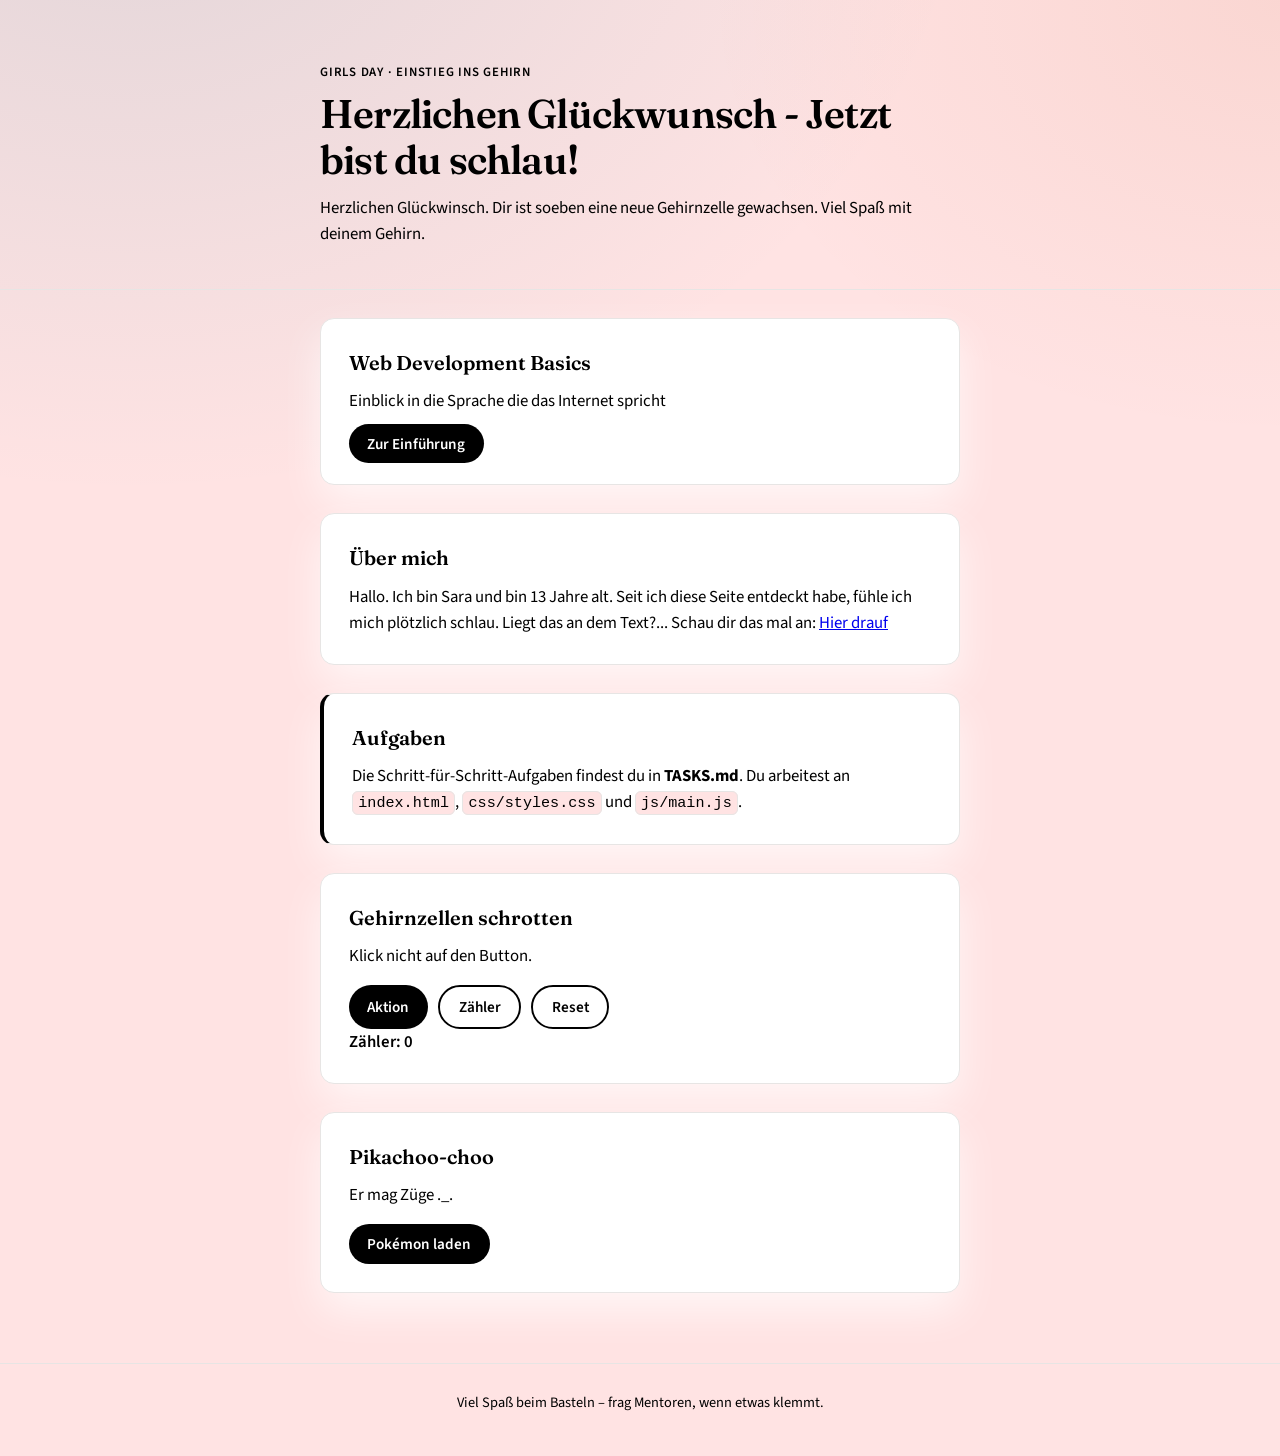
==== commit 33c2c490: "saras changes" ====
--- a/index.html
+++ b/index.html
@@ -4,7 +4,7 @@
     <meta charset="UTF-8" />
     <meta name="viewport" content="width=device-width, initial-scale=1.0" />
     <!-- TASK 1: Ändere den Seitentitel -->
-    <title>Girls Day – Web-Workshop</title>
+    <title>Wer das liest ist schlau – Web-Workshop</title>
     <link rel="preconnect" href="https://fonts.googleapis.com" />
     <link rel="preconnect" href="https://fonts.gstatic.com" crossorigin />
     <link
@@ -18,13 +18,11 @@
     <header class="site-header">
       <div class="wrap site-header__inner">
         <div class="site-header__text">
-          <p class="eyebrow">Girls Day · Einstieg ins Web</p>
+          <p class="eyebrow">Girls Day · Einstieg ins Gehirn</p>
           <!-- TASK 1: Überschrift anpassen -->
-          <h1 id="hero-heading">Dein kleines Web-Projekt</h1>
+          <h1 id="hero-heading">Herzlichen Glückwunsch - Jetzt bist du schlau!</h1>
           <p class="lede">
-            Bearbeite die Dateien in diesem Ordner und sieh dir die Seite im
-            Browser an. Alle Aufgaben stehen in
-            <a href="TASKS.md">TASKS.md</a> (in deinem Editor öffnen).
+            Herzlichen Glückwinsch. Dir ist soeben eine neue Gehirnzelle gewachsen. Viel Spaß mit deinem Gehirn. 
           </p>
         </div>
       </div>
@@ -43,7 +41,7 @@
       <section class="card" aria-labelledby="about-heading">
         <h2 id="about-heading">Über mich</h2>
         <p id="about-text">
-          Hier kann später dein Text stehen – zum Beispiel dein Name, Hobbies, was dich gerade beschäftigt.
+          Hallo. Ich bin Sara und bin 13 Jahre alt. Seit ich diese Seite entdeckt habe, fühle ich mich plötzlich schlau. Liegt das an dem Text?... Schau dir das mal an: <a href="https://www.bing.com/images/search?view=detailV2&ccid=GSdJPir%2f&id=3591FC35543C53A70DB9BF7C52142A8FFEE8D81B&thid=OIP.GSdJPir_zst9G7LKPRdgCgAAAA&mediaurl=https%3a%2f%2fupload.wikimedia.org%2fwikipedia%2fcommons%2fthumb%2f3%2f31%2fLogo_Schlau_Gro%c3%9fhandel.svg%2f250px-Logo_Schlau_Gro%c3%9fhandel.svg.png&cdnurl=https%3a%2f%2fth.bing.com%2fth%2fid%2fR.1927493e2affcecb7d1bb2ca3d17600a%3frik%3dG9jo%252fo8qFFJ8vw%26pid%3dImgRaw%26r%3d0&exph=65&expw=250&q=schlau&FORM=IRPRST&ck=6E629BD9E39437098297AB0C9CB66893&selectedIndex=5&itb=1&ajaxhist=0&ajaxserp=0">Hier drauf</a>
         </p>
       </section>
 
@@ -59,9 +57,9 @@
       </section>
 
       <section class="card interactive" aria-labelledby="js-heading">
-        <h2 id="js-heading">JavaScript ausprobieren</h2>
+        <h2 id="js-heading">Gehirnzellen schrotten</h2>
         <p id="js-message" class="js-message">
-          Klick den Button – hier passiert gleich etwas (siehe Aufgaben 5 &amp; 6).
+        Klick nicht auf den Button.
         </p>
         <div class="btn-row">
           <button type="button" class="btn btn-primary" id="action-btn">
@@ -80,10 +78,9 @@
       </section>
 
       <section class="card api-zone" aria-labelledby="api-heading">
-        <h2 id="api-heading">API-Experiment (Aufgabe 7)</h2>
+        <h2 id="api-heading">Pikachoo-choo</h2>
         <p class="api-hint">
-          Später holst du hier Daten von einer API und zeigst sie an –
-          zum Beispiel ein Pokémon.
+          Er mag Züge ._.
         </p>
         <button type="button" class="btn btn-primary" id="pokemon-btn">
           Pokémon laden
--- a/css/styles.css
+++ b/css/styles.css
@@ -1,15 +1,15 @@
 /* TASK 3: Farben und Radius in :root anpassen */
 :root {
-  --color-bg: #f6f3ee;
+  --color-bg: #ffe3e3;
   --color-surface: #ffffff;
-  --color-text: #1c1917;
-  --color-muted: #57534e;
-  --color-primary: #c2410c;
-  --color-primary-hover: #9a3412;
-  --color-accent: #0e7490;
+  --color-text: #000000;
+  --color-muted: #000000;
+  --color-primary: #000000;
+  --color-primary-hover: #a41f1f;
+  --color-accent: #000000;
   --color-border: #e7e5e4;
   --radius: 14px;
-  --shadow: 0 18px 40px rgb(28 25 23 / 8%);
+  --shadow: 0 18px 40px rgba(255, 255, 255, 0.686);
   --font-display: "Fraunces", Georgia, serif;
   --font-body: "Source Sans 3", system-ui, sans-serif;
   --space: clamp(1rem, 4vw, 1.75rem);
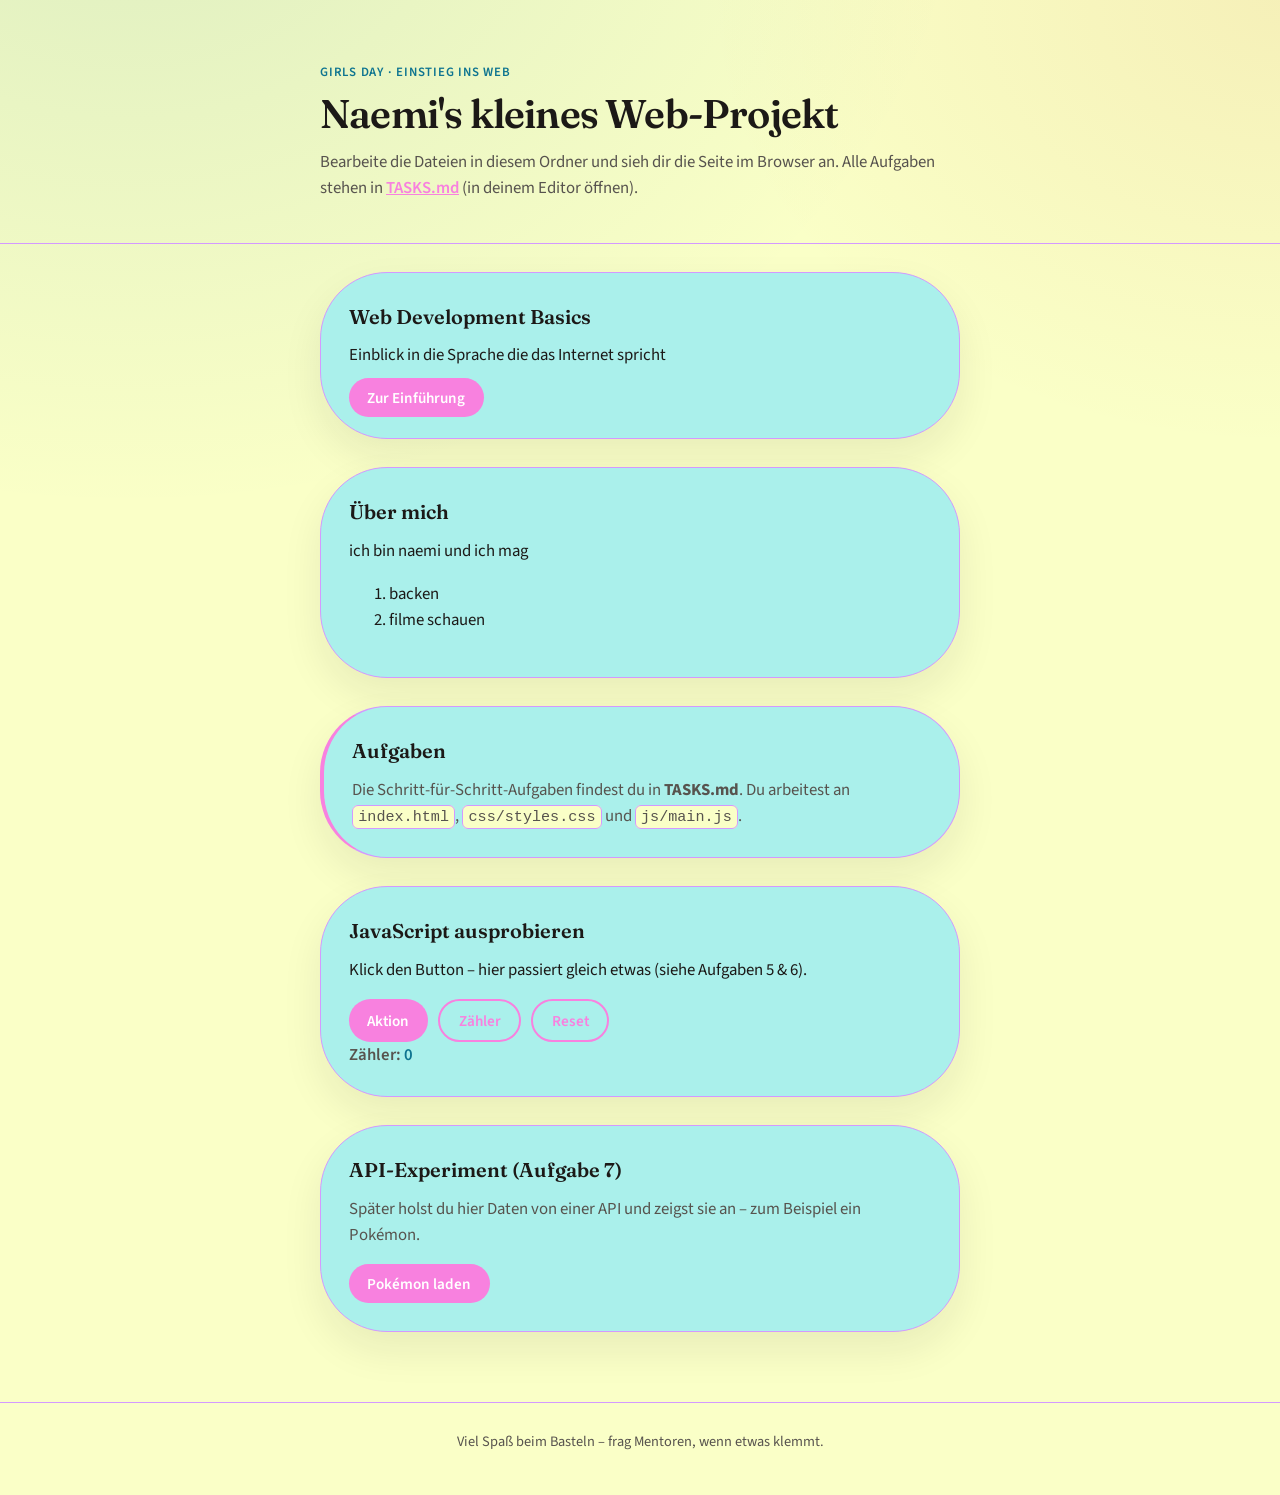
==== commit b90a1e63: "naemis changes" ====
--- a/index.html
+++ b/index.html
@@ -4,7 +4,8 @@
     <meta charset="UTF-8" />
     <meta name="viewport" content="width=device-width, initial-scale=1.0" />
     <!-- TASK 1: Ändere den Seitentitel -->
-    <title>Wer das liest ist schlau – Web-Workshop</title>
+    <title>hallo
+    </title>
     <link rel="preconnect" href="https://fonts.googleapis.com" />
     <link rel="preconnect" href="https://fonts.gstatic.com" crossorigin />
     <link
@@ -18,11 +19,13 @@
     <header class="site-header">
       <div class="wrap site-header__inner">
         <div class="site-header__text">
-          <p class="eyebrow">Girls Day · Einstieg ins Gehirn</p>
+          <p class="eyebrow">Girls Day · Einstieg ins Web</p>
           <!-- TASK 1: Überschrift anpassen -->
-          <h1 id="hero-heading">Herzlichen Glückwunsch - Jetzt bist du schlau!</h1>
+          <h1 id="hero-heading">Naemi's kleines Web-Projekt</h1>
           <p class="lede">
-            Herzlichen Glückwinsch. Dir ist soeben eine neue Gehirnzelle gewachsen. Viel Spaß mit deinem Gehirn. 
+            Bearbeite die Dateien in diesem Ordner und sieh dir die Seite im
+            Browser an. Alle Aufgaben stehen in
+            <a href="TASKS.md">TASKS.md</a> (in deinem Editor öffnen).
           </p>
         </div>
       </div>
@@ -41,8 +44,12 @@
       <section class="card" aria-labelledby="about-heading">
         <h2 id="about-heading">Über mich</h2>
         <p id="about-text">
-          Hallo. Ich bin Sara und bin 13 Jahre alt. Seit ich diese Seite entdeckt habe, fühle ich mich plötzlich schlau. Liegt das an dem Text?... Schau dir das mal an: <a href="https://www.bing.com/images/search?view=detailV2&ccid=GSdJPir%2f&id=3591FC35543C53A70DB9BF7C52142A8FFEE8D81B&thid=OIP.GSdJPir_zst9G7LKPRdgCgAAAA&mediaurl=https%3a%2f%2fupload.wikimedia.org%2fwikipedia%2fcommons%2fthumb%2f3%2f31%2fLogo_Schlau_Gro%c3%9fhandel.svg%2f250px-Logo_Schlau_Gro%c3%9fhandel.svg.png&cdnurl=https%3a%2f%2fth.bing.com%2fth%2fid%2fR.1927493e2affcecb7d1bb2ca3d17600a%3frik%3dG9jo%252fo8qFFJ8vw%26pid%3dImgRaw%26r%3d0&exph=65&expw=250&q=schlau&FORM=IRPRST&ck=6E629BD9E39437098297AB0C9CB66893&selectedIndex=5&itb=1&ajaxhist=0&ajaxserp=0">Hier drauf</a>
-        </p>
+        </p>ich bin naemi und ich mag 
+        <ol>
+          <li>backen</li>
+          <li>filme schauen</li>
+      </ol>
+    </p>
       </section>
 
       <!-- TASK 4: Eigene Klasse z. B. highlight-box nutzen oder neue bauen -->
@@ -57,9 +64,9 @@
       </section>
 
       <section class="card interactive" aria-labelledby="js-heading">
-        <h2 id="js-heading">Gehirnzellen schrotten</h2>
+        <h2 id="js-heading">JavaScript ausprobieren</h2>
         <p id="js-message" class="js-message">
-        Klick nicht auf den Button.
+          Klick den Button – hier passiert gleich etwas (siehe Aufgaben 5 &amp; 6).
         </p>
         <div class="btn-row">
           <button type="button" class="btn btn-primary" id="action-btn">
@@ -78,9 +85,10 @@
       </section>
 
       <section class="card api-zone" aria-labelledby="api-heading">
-        <h2 id="api-heading">Pikachoo-choo</h2>
+        <h2 id="api-heading">API-Experiment (Aufgabe 7)</h2>
         <p class="api-hint">
-          Er mag Züge ._.
+          Später holst du hier Daten von einer API und zeigst sie an –
+          zum Beispiel ein Pokémon.
         </p>
         <button type="button" class="btn btn-primary" id="pokemon-btn">
           Pokémon laden
--- a/css/styles.css
+++ b/css/styles.css
@@ -1,20 +1,20 @@
 /* TASK 3: Farben und Radius in :root anpassen */
 :root {
-  --color-bg: #ffe3e3;
-  --color-surface: #ffffff;
-  --color-text: #000000;
-  --color-muted: #000000;
-  --color-primary: #000000;
-  --color-primary-hover: #a41f1f;
-  --color-accent: #000000;
-  --color-border: #e7e5e4;
-  --radius: 14px;
-  --shadow: 0 18px 40px rgba(255, 255, 255, 0.686);
+  --color-bg: #faffc7;
+  --color-surface: #aaf0eb;
+  --color-text: #1c1917;
+  --color-muted: #57534e;
+  --color-primary: #f881df;
+  --color-primary-hover: #ff51f3;
+  --color-accent: #0e7490;
+  --color-border: #d399ff;
+  --radius: 67px;
+  --shadow: 0 18px 40px rgb(28 25 23 / 8%);
   --font-display: "Fraunces", Georgia, serif;
   --font-body: "Source Sans 3", system-ui, sans-serif;
   --space: clamp(1rem, 4vw, 1.75rem);
   --max: 40rem;
-  color-scheme: light;
+  color-scheme: dark;
 }
 
 *,
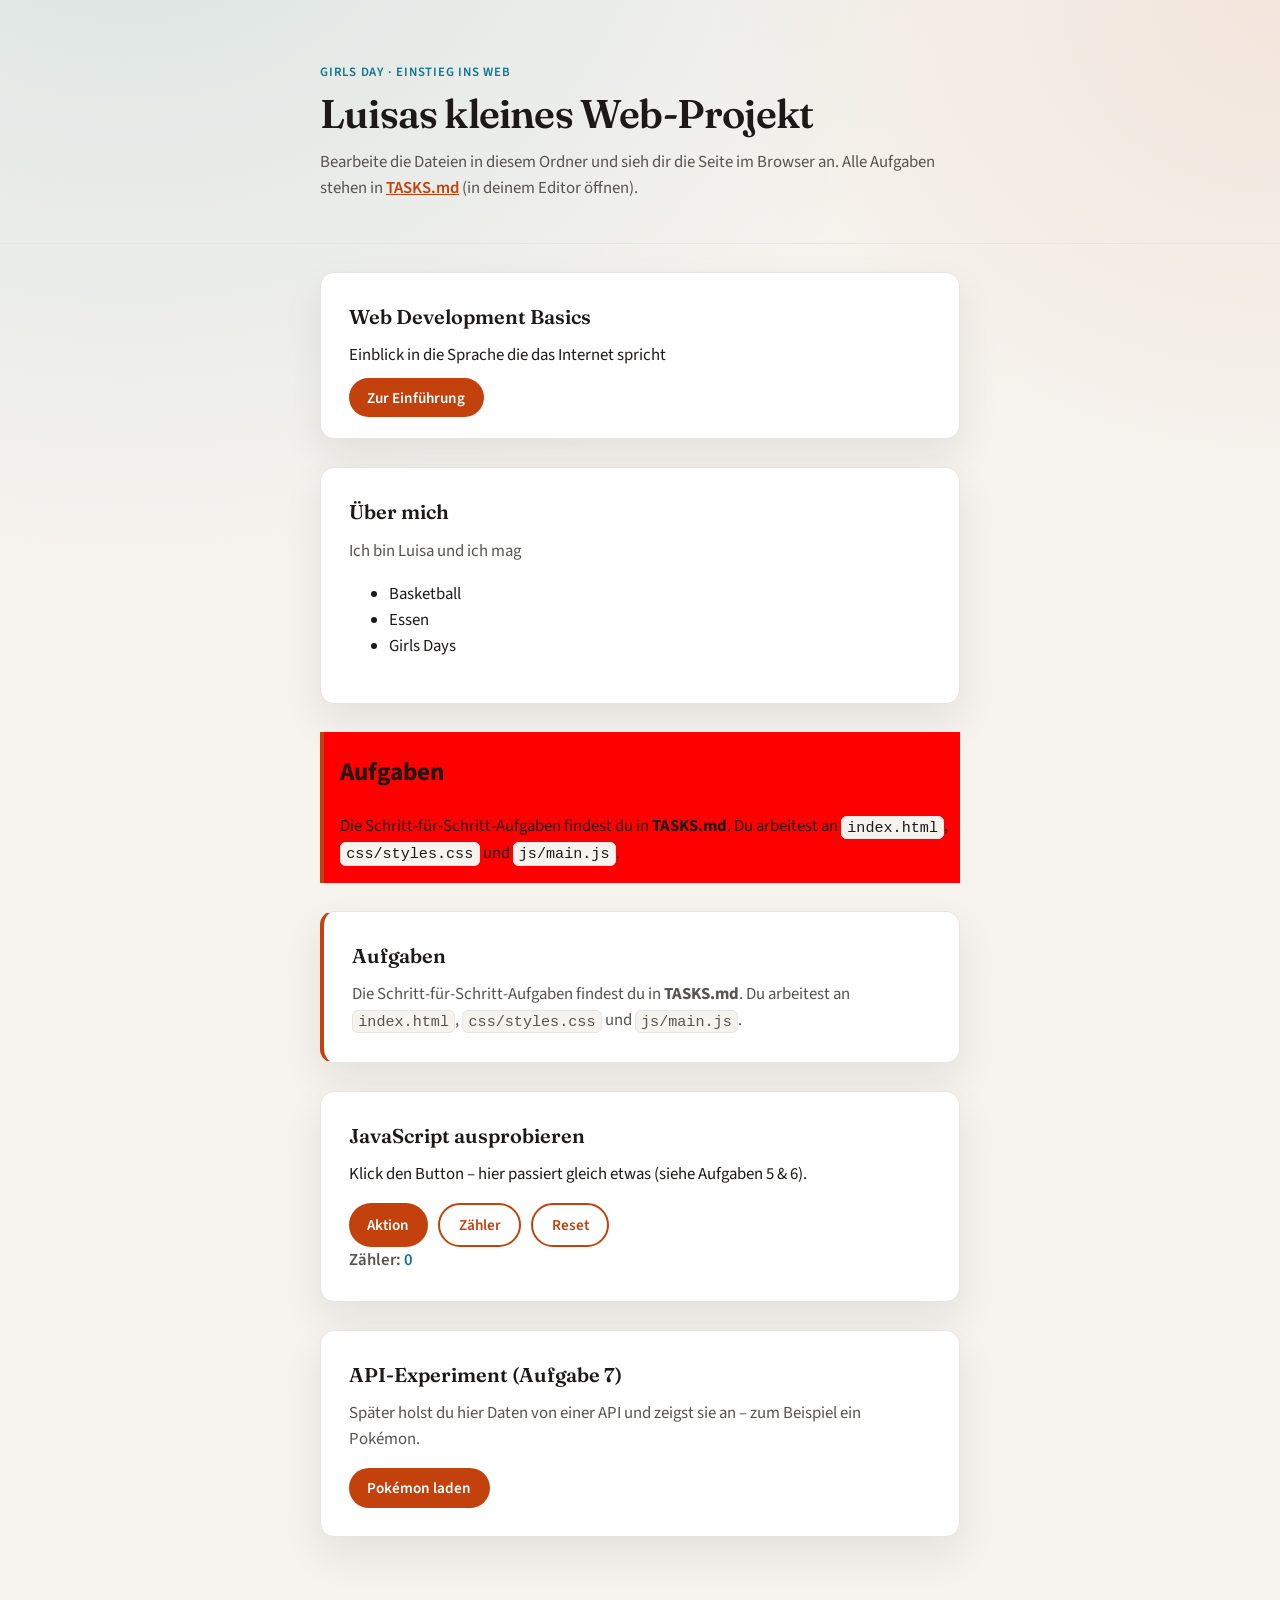
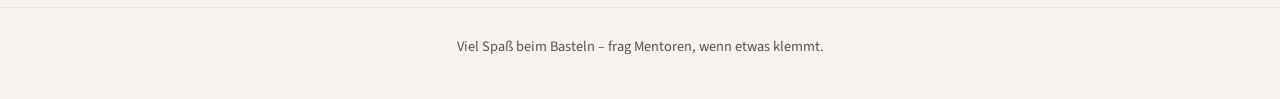
==== commit 6ba90531: "rm image" ====
--- a/index.html
+++ b/index.html
@@ -4,8 +4,7 @@
     <meta charset="UTF-8" />
     <meta name="viewport" content="width=device-width, initial-scale=1.0" />
     <!-- TASK 1: Ändere den Seitentitel -->
-    <title>hallo
-    </title>
+    <title>Naemi & Sara machen tolle Webseiten</title>
     <link rel="preconnect" href="https://fonts.googleapis.com" />
     <link rel="preconnect" href="https://fonts.gstatic.com" crossorigin />
     <link
@@ -21,7 +20,7 @@
         <div class="site-header__text">
           <p class="eyebrow">Girls Day · Einstieg ins Web</p>
           <!-- TASK 1: Überschrift anpassen -->
-          <h1 id="hero-heading">Naemi's kleines Web-Projekt</h1>
+          <h1 id="hero-heading">Luisas kleines Web-Projekt</h1>
           <p class="lede">
             Bearbeite die Dateien in diesem Ordner und sieh dir die Seite im
             Browser an. Alle Aufgaben stehen in
@@ -44,15 +43,26 @@
       <section class="card" aria-labelledby="about-heading">
         <h2 id="about-heading">Über mich</h2>
         <p id="about-text">
-        </p>ich bin naemi und ich mag 
-        <ol>
-          <li>backen</li>
-          <li>filme schauen</li>
-      </ol>
-    </p>
+          Ich bin Luisa und ich mag
+          <ul>
+            <li>Basketball</li>
+            <li>Essen</li>
+            <li>Girls Days</li>
+          </ul>
+        </p>
       </section>
 
       <!-- TASK 4: Eigene Klasse z. B. highlight-box nutzen oder neue bauen -->
+      <section class="highlight-box" aria-labelledby="tasks-note">
+        <h2 id="tasks-note">Aufgaben</h2>
+        <p>
+          Die Schritt-für-Schritt-Aufgaben findest du in
+          <strong>TASKS.md</strong>. Du arbeitest an
+          <code>index.html</code>, <code>css/styles.css</code> und
+          <code>js/main.js</code>.
+        </p>
+      </section>
+      
       <section class="card task-box" aria-labelledby="tasks-note">
         <h2 id="tasks-note">Aufgaben</h2>
         <p>
--- a/css/styles.css
+++ b/css/styles.css
@@ -1,20 +1,20 @@
 /* TASK 3: Farben und Radius in :root anpassen */
 :root {
-  --color-bg: #faffc7;
-  --color-surface: #aaf0eb;
+  --color-bg: #f6f3ee;
+  --color-surface: #ffffff;
   --color-text: #1c1917;
   --color-muted: #57534e;
-  --color-primary: #f881df;
-  --color-primary-hover: #ff51f3;
+  --color-primary: #c2410c;
+  --color-primary-hover: #9a1298;
   --color-accent: #0e7490;
-  --color-border: #d399ff;
-  --radius: 67px;
+  --color-border: #e7e5e4;
+  --radius: 14px;
   --shadow: 0 18px 40px rgb(28 25 23 / 8%);
   --font-display: "Fraunces", Georgia, serif;
   --font-body: "Source Sans 3", system-ui, sans-serif;
   --space: clamp(1rem, 4vw, 1.75rem);
   --max: 40rem;
-  color-scheme: dark;
+  color-scheme: light;
 }
 
 *,
@@ -25,6 +25,12 @@
 
 html {
   scroll-behavior: smooth;
+}
+
+.highlight-box {
+  border-left: 4px solid var(--color-primary);
+  padding-left: 1rem;
+  background-color: red;
 }
 
 body {
@@ -139,6 +145,10 @@
   font-weight: 600;
 }
 
+.tolle-klasse {
+  color: red;
+}
+
 .card p {
   margin: 0;
   color: var(--color-muted);
